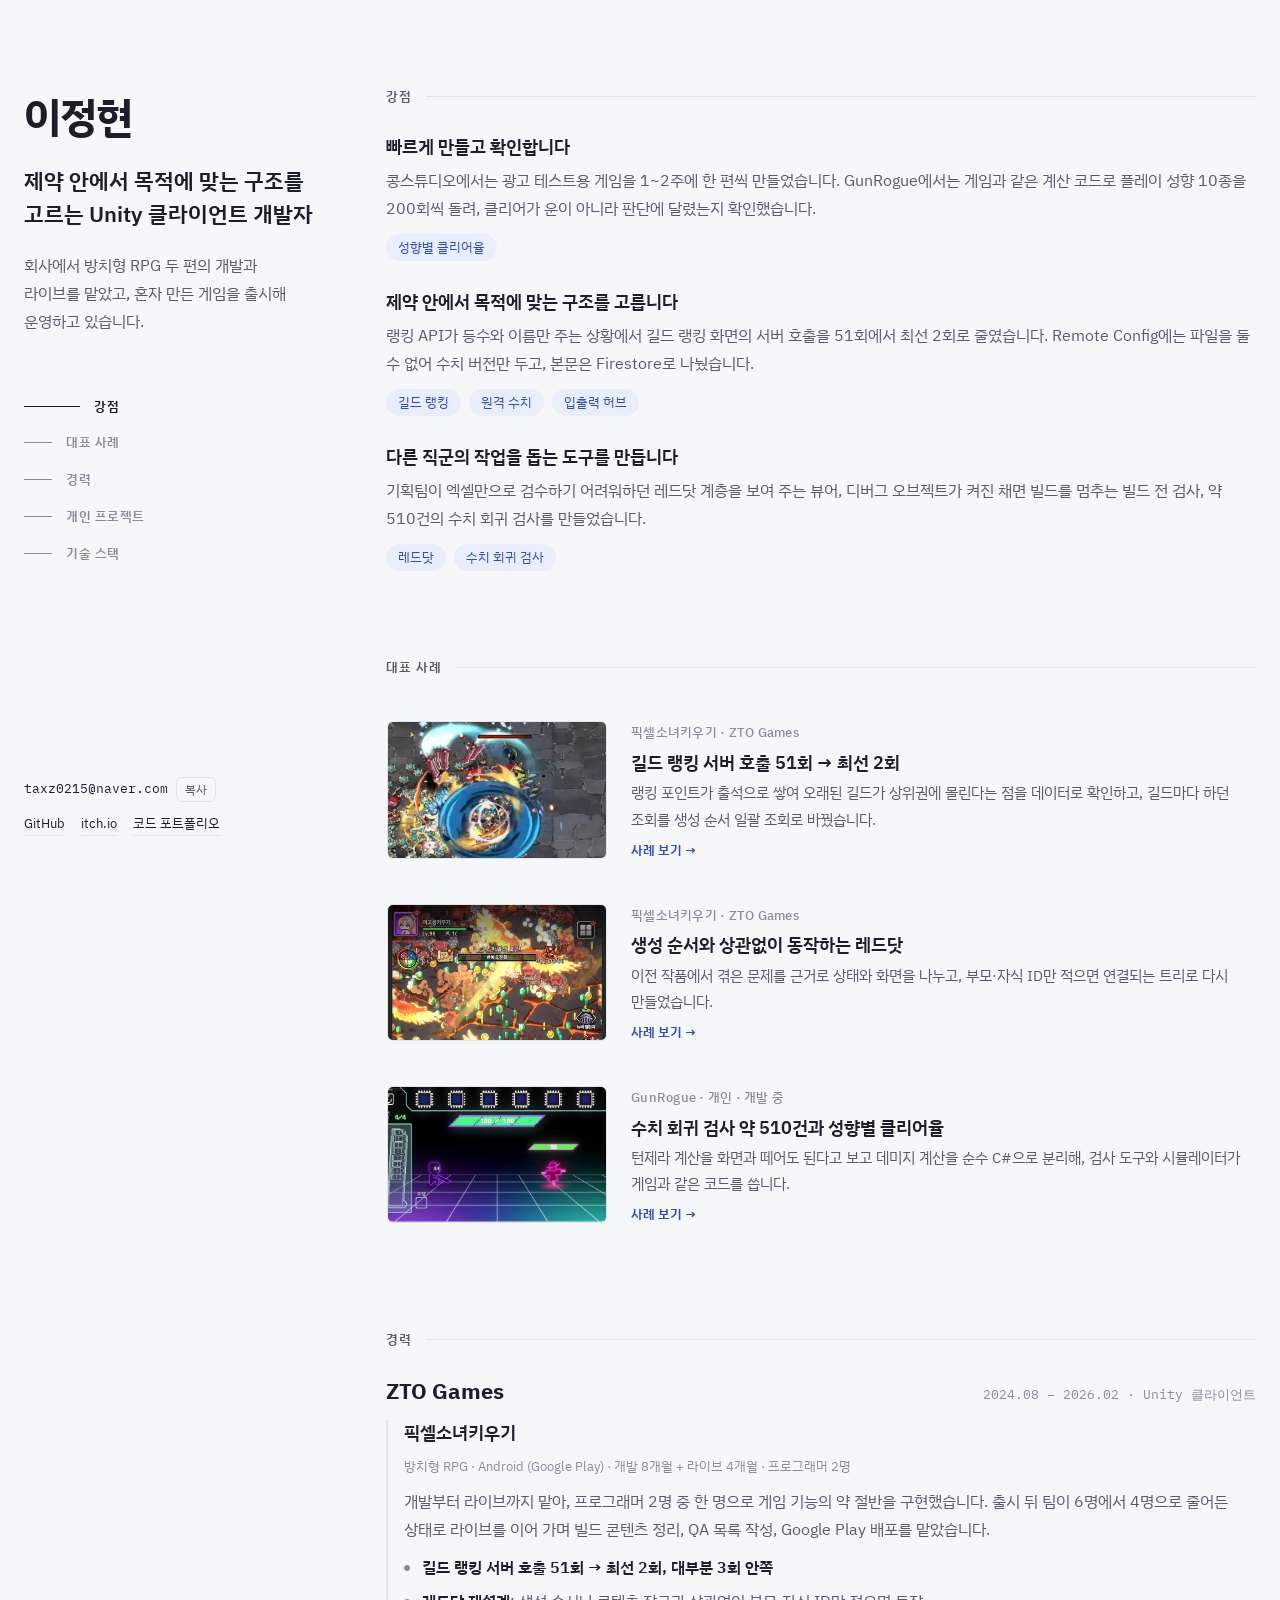
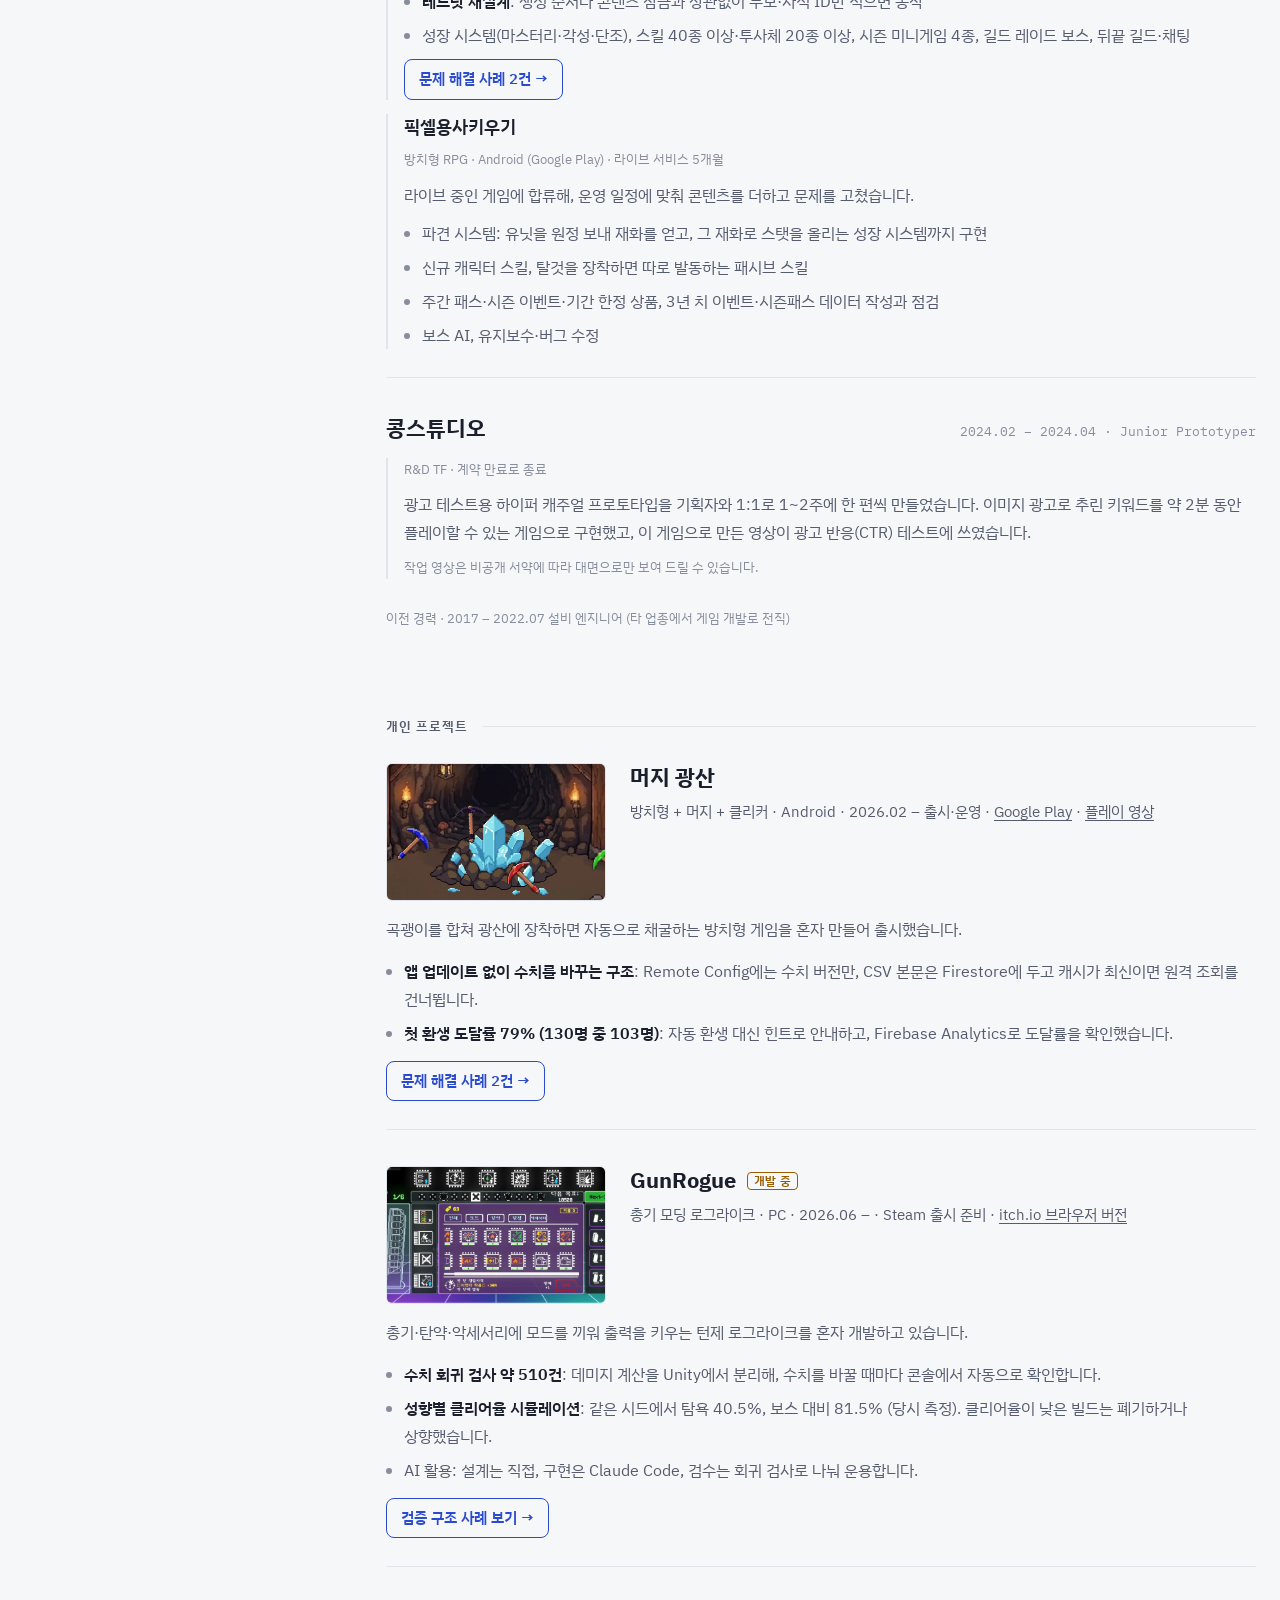
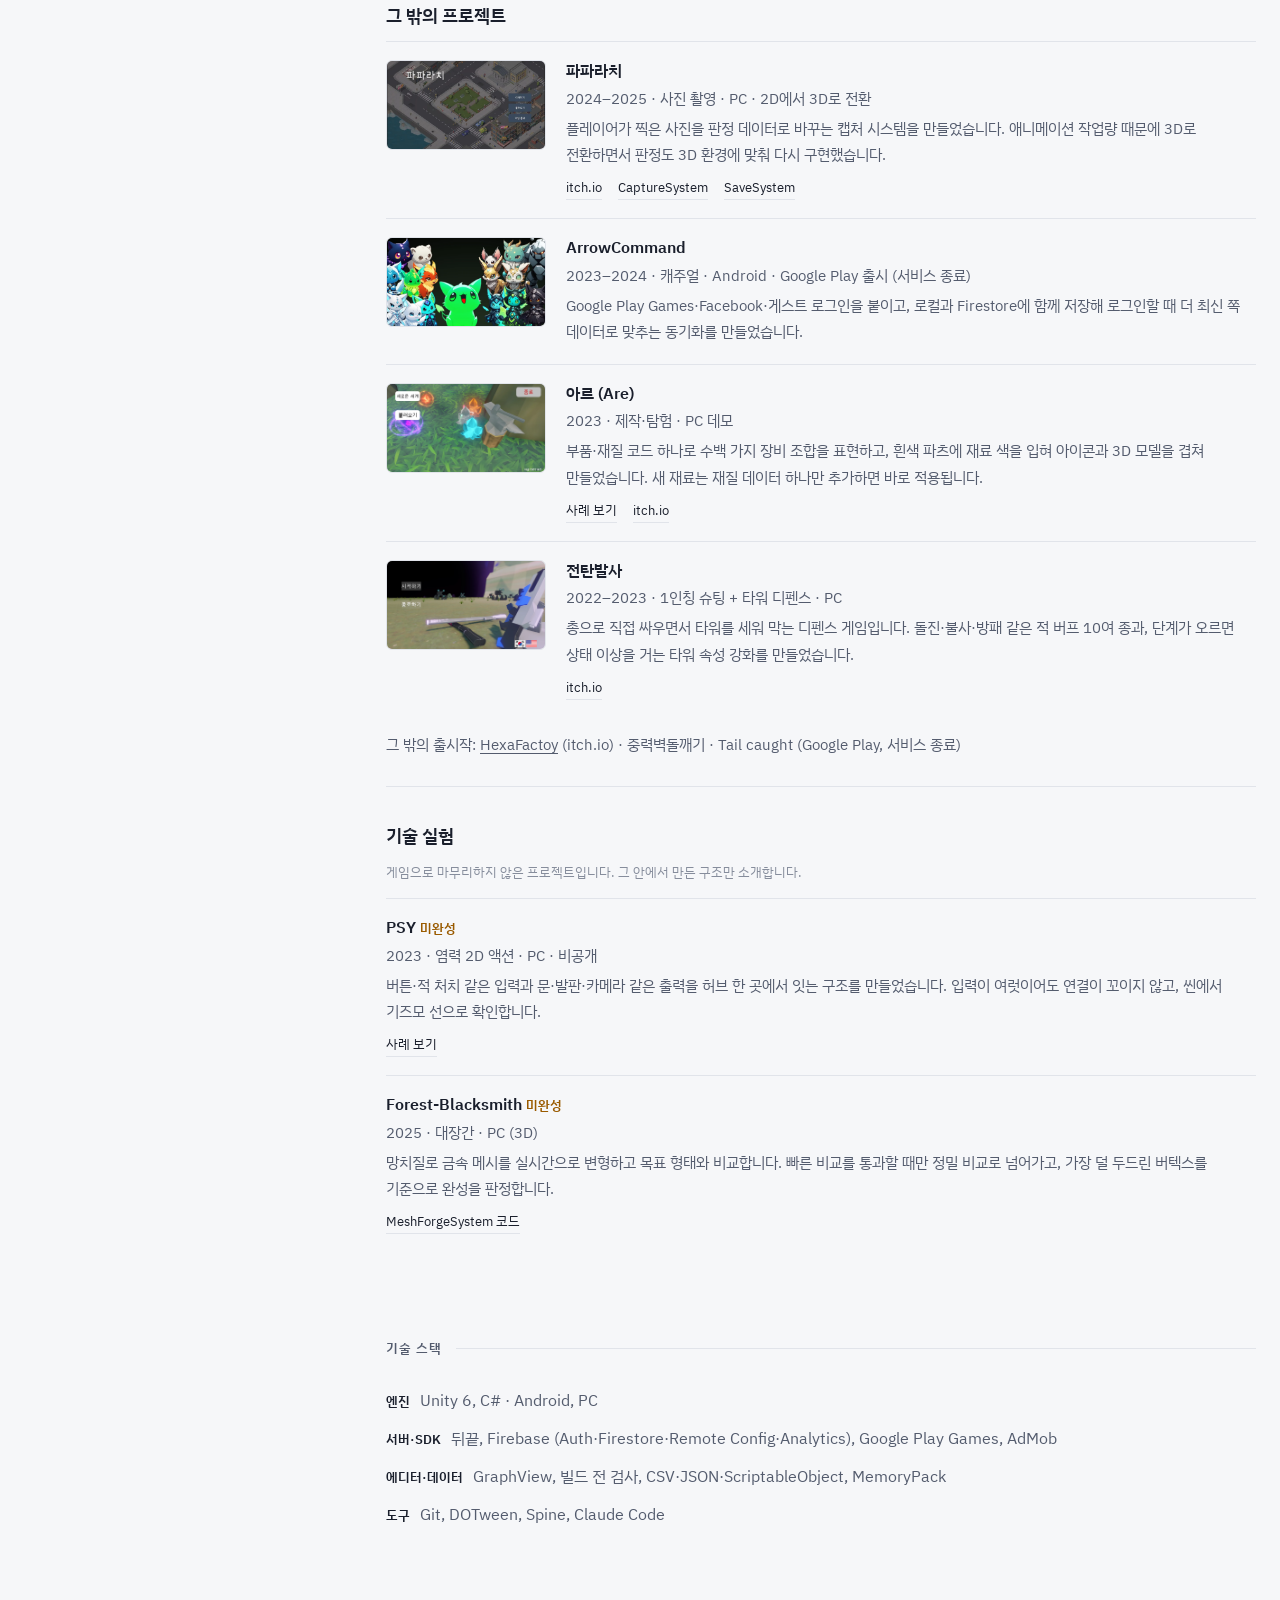
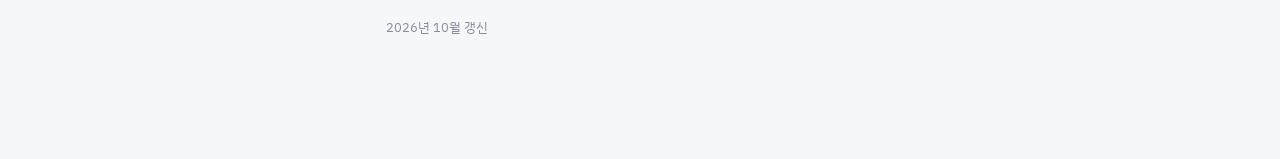
==== index.html @ a4be80b2 "feat: 포트폴리오 사이트 첫 버전 첫 화면(강점·대표 사례·경력·개인 프로젝트·기술 스택)과 사례 페이지 5장 (픽셀소녀키우기·머지 광산·GunRogue·아르·PSY)  Co-" ====
<!doctype html>
<html lang="ko">
<head>
<meta charset="utf-8">
<meta name="viewport" content="width=device-width, initial-scale=1, viewport-fit=cover">
<title>이정현 포트폴리오</title>
<meta name="description" content="제약 안에서 목적에 맞는 구조를 고르는 Unity 클라이언트 개발자 이정현의 포트폴리오">
<link rel="preconnect" href="https://fonts.googleapis.com">
<link rel="preconnect" href="https://fonts.gstatic.com" crossorigin>
<link rel="stylesheet" href="https://fonts.googleapis.com/css2?family=IBM+Plex+Mono:wght@400;500&family=IBM+Plex+Sans+KR:wght@400;500;600;700&display=swap">
<link rel="stylesheet" href="style.css">
<style>:root { padding-top: env(safe-area-inset-top, 0px); padding-bottom: env(safe-area-inset-bottom, 0px); }</style>
</head>
<body>
<div class="wrap">
  <div class="layout">

    <header class="intro">
      <div style="display:flex;flex-direction:column;gap:20px">
        <h1 class="name">이정현</h1>
        <p class="tagline">제약 안에서 목적에 맞는 구조를 고르는 Unity 클라이언트 개발자</p>
        <p class="lede">회사에서 방치형 RPG 두 편의 개발과 라이브를 맡았고, 혼자 만든 게임을 출시해 운영하고 있습니다.</p>
        <nav class="toc" aria-label="목차">
          <a href="#strengths">강점</a>
          <a href="#cases">대표 사례</a>
          <a href="#career">경력</a>
          <a href="#projects">개인 프로젝트</a>
          <a href="#stack">기술 스택</a>
        </nav>
      </div>
      <div class="contact">
        <div class="contact-mail">
          <span id="mail">taxz0215@naver.com</span>
          <button class="copy-btn" id="copy-mail" type="button">복사</button>
        </div>
        <div class="links">
          <a href="https://github.com/Daltanyang0215" target="_blank" rel="noopener">GitHub</a>
          <a href="https://daltanyang0215.itch.io/" target="_blank" rel="noopener">itch.io</a>
          <a href="https://github.com/Daltanyang0215/unity-portfolio" target="_blank" rel="noopener">코드 포트폴리오</a>
        </div>
      </div>
    </header>

    <main class="content">

      <section class="section" id="strengths" aria-labelledby="t-strengths">
        <h2 class="section-title" id="t-strengths">강점</h2>
        <ul class="strengths">
          <li class="strength">
            <h3>빠르게 만들고 확인합니다</h3>
            <p>콩스튜디오에서는 광고 테스트용 게임을 1~2주에 한 편씩 만들었습니다. GunRogue에서는 게임과 같은 계산 코드로 플레이 성향 10종을 200회씩 돌려, 클리어가 운이 아니라 판단에 달렸는지 확인했습니다.</p>
            <div class="chips"><a class="chip" href="gunrogue.html#sim">성향별 클리어율</a></div>
          </li>
          <li class="strength">
            <h3>제약 안에서 목적에 맞는 구조를 고릅니다</h3>
            <p>랭킹 API가 등수와 이름만 주는 상황에서 길드 랭킹 화면의 서버 호출을 51회에서 최선 2회로 줄였습니다. Remote Config에는 파일을 둘 수 없어 수치 버전만 두고, 본문은 Firestore로 나눴습니다.</p>
            <div class="chips">
              <a class="chip" href="pixelgirl.html#guild-ranking">길드 랭킹</a>
              <a class="chip" href="merge.html#remote-spec">원격 수치</a>
              <a class="chip" href="psy.html">입출력 허브</a>
            </div>
          </li>
          <li class="strength">
            <h3>다른 직군의 작업을 돕는 도구를 만듭니다</h3>
            <p>기획팀이 엑셀만으로 검수하기 어려워하던 레드닷 계층을 보여 주는 뷰어, 디버그 오브젝트가 켜진 채면 빌드를 멈추는 빌드 전 검사, 약 510건의 수치 회귀 검사를 만들었습니다.</p>
            <div class="chips">
              <a class="chip" href="pixelgirl.html#red-dot">레드닷</a>
              <a class="chip" href="gunrogue.html#harness">수치 회귀 검사</a>
            </div>
          </li>
        </ul>
      </section>

      <section class="section" id="cases" aria-labelledby="t-cases">
        <h2 class="section-title" id="t-cases">대표 사례</h2>
        <ul class="rows">
          <li class="row">
            <div class="row-thumb"><img src="images/pg3.webp" alt="픽셀소녀키우기 길드 레이드 보스 전투 화면" loading="lazy"></div>
            <div class="row-body">
              <span class="eyebrow">픽셀소녀키우기 · ZTO Games</span>
              <h3><a href="pixelgirl.html#guild-ranking">길드 랭킹 서버 호출 51회 → 최선 2회</a></h3>
              <p>랭킹 포인트가 출석으로 쌓여 오래된 길드가 상위권에 몰린다는 점을 데이터로 확인하고, 길드마다 하던 조회를 생성 순서 일괄 조회로 바꿨습니다.</p>
              <span class="go">사례 보기</span>
            </div>
          </li>
          <li class="row">
            <div class="row-thumb"><img src="images/pg1.webp" alt="픽셀소녀키우기 메인 화면. 메뉴 아이콘마다 레드닷 표시" loading="lazy" style="object-position:top"></div>
            <div class="row-body">
              <span class="eyebrow">픽셀소녀키우기 · ZTO Games</span>
              <h3><a href="pixelgirl.html#red-dot">생성 순서와 상관없이 동작하는 레드닷</a></h3>
              <p>이전 작품에서 겪은 문제를 근거로 상태와 화면을 나누고, 부모·자식 ID만 적으면 연결되는 트리로 다시 만들었습니다.</p>
              <span class="go">사례 보기</span>
            </div>
          </li>
          <li class="row">
            <div class="row-thumb"><img src="images/gr1.webp" alt="GunRogue 전투 화면. 탄창과 모드 슬롯" loading="lazy"></div>
            <div class="row-body">
              <span class="eyebrow">GunRogue · 개인 · 개발 중</span>
              <h3><a href="gunrogue.html#harness">수치 회귀 검사 약 510건과 성향별 클리어율</a></h3>
              <p>턴제라 계산을 화면과 떼어도 된다고 보고 데미지 계산을 순수 C#으로 분리해, 검사 도구와 시뮬레이터가 게임과 같은 코드를 씁니다.</p>
              <span class="go">사례 보기</span>
            </div>
          </li>
        </ul>
      </section>

      <section class="section" id="career" aria-labelledby="t-career">
        <h2 class="section-title" id="t-career">경력</h2>

        <article class="entry">
          <div class="entry-head">
            <h3>ZTO Games</h3>
            <span class="period">2024.08 – 2026.02 · Unity 클라이언트</span>
          </div>

          <div class="job">
            <h4>픽셀소녀키우기</h4>
            <p class="meta">방치형 RPG · Android (Google Play) · 개발 8개월 + 라이브 4개월 · 프로그래머 2명</p>
            <p class="desc">개발부터 라이브까지 맡아, 프로그래머 2명 중 한 명으로 게임 기능의 약 절반을 구현했습니다. 출시 뒤 팀이 6명에서 4명으로 줄어든 상태로 라이브를 이어 가며 빌드 콘텐츠 정리, QA 목록 작성, Google Play 배포를 맡았습니다.</p>
            <ul class="results">
              <li><strong>길드 랭킹 서버 호출 51회 → 최선 2회, 대부분 3회 안쪽</strong></li>
              <li><strong>레드닷 재설계</strong>: 생성 순서나 콘텐츠 잠금과 상관없이 부모·자식 ID만 적으면 동작</li>
              <li>성장 시스템(마스터리·각성·단조), 스킬 40종 이상·투사체 20종 이상, 시즌 미니게임 4종, 길드 레이드 보스, 뒤끝 길드·채팅</li>
            </ul>
            <a class="more" href="pixelgirl.html">문제 해결 사례 2건 →</a>
          </div>

          <div class="job">
            <h4>픽셀용사키우기</h4>
            <p class="meta">방치형 RPG · Android (Google Play) · 라이브 서비스 5개월</p>
            <p class="desc">라이브 중인 게임에 합류해, 운영 일정에 맞춰 콘텐츠를 더하고 문제를 고쳤습니다.</p>
            <ul class="results">
              <li>파견 시스템: 유닛을 원정 보내 재화를 얻고, 그 재화로 스탯을 올리는 성장 시스템까지 구현</li>
              <li>신규 캐릭터 스킬, 탈것을 장착하면 따로 발동하는 패시브 스킬</li>
              <li>주간 패스·시즌 이벤트·기간 한정 상품, 3년 치 이벤트·시즌패스 데이터 작성과 점검</li>
              <li>보스 AI, 유지보수·버그 수정</li>
            </ul>
          </div>
        </article>

        <article class="entry">
          <div class="entry-head">
            <h3>콩스튜디오</h3>
            <span class="period">2024.02 – 2024.04 · Junior Prototyper</span>
          </div>
          <div class="job">
            <p class="meta">R&amp;D TF · 계약 만료로 종료</p>
            <p class="desc">광고 테스트용 하이퍼 캐주얼 프로토타입을 기획자와 1:1로 1~2주에 한 편씩 만들었습니다. 이미지 광고로 추린 키워드를 약 2분 동안 플레이할 수 있는 게임으로 구현했고, 이 게임으로 만든 영상이 광고 반응(CTR) 테스트에 쓰였습니다.</p>
            <p class="note">작업 영상은 비공개 서약에 따라 대면으로만 보여 드릴 수 있습니다.</p>
          </div>
        </article>

        <p class="note">이전 경력 · 2017 – 2022.07 설비 엔지니어 (타 업종에서 게임 개발로 전직)</p>
      </section>

      <section class="section" id="projects" aria-labelledby="t-projects">
        <h2 class="section-title" id="t-projects">개인 프로젝트</h2>

        <article class="entry">
          <div class="row" style="margin-inline:0;padding:0;border:0;background:none">
            <div class="row-thumb"><img src="images/merge_s4.webp" alt="머지 광산 대표 이미지. 광산 속 크리스탈과 곡괭이" loading="lazy"></div>
            <div class="row-body">
              <div class="entry-head"><h3>머지 광산</h3></div>
              <p class="meta">방치형 + 머지 + 클리커 · Android · 2026.02 – 출시·운영 · <a href="https://play.google.com/store/apps/details?id=com.NightView.IdleMineForge" target="_blank" rel="noopener">Google Play</a> · <a href="https://www.youtube.com/shorts/Zfw9rEqtoNc" target="_blank" rel="noopener">플레이 영상</a></p>
            </div>
          </div>
          <p class="desc">곡괭이를 합쳐 광산에 장착하면 자동으로 채굴하는 방치형 게임을 혼자 만들어 출시했습니다.</p>
          <ul class="results">
            <li><strong>앱 업데이트 없이 수치를 바꾸는 구조</strong>: Remote Config에는 수치 버전만, CSV 본문은 Firestore에 두고 캐시가 최신이면 원격 조회를 건너뜁니다.</li>
            <li><strong>첫 환생 도달률 79% (130명 중 103명)</strong>: 자동 환생 대신 힌트로 안내하고, Firebase Analytics로 도달률을 확인했습니다.</li>
          </ul>
          <a class="more" href="merge.html">문제 해결 사례 2건 →</a>
        </article>

        <article class="entry">
          <div class="row" style="margin-inline:0;padding:0;border:0;background:none">
            <div class="row-thumb"><img src="images/gr2.webp" alt="GunRogue 상점 화면" loading="lazy"></div>
            <div class="row-body">
              <div class="entry-head"><h3>GunRogue <span class="tag">개발 중</span></h3></div>
              <p class="meta">총기 모딩 로그라이크 · PC · 2026.06 – · Steam 출시 준비 · <a href="https://daltanyang0215.itch.io/gunrogue" target="_blank" rel="noopener">itch.io 브라우저 버전</a></p>
            </div>
          </div>
          <p class="desc">총기·탄약·악세서리에 모드를 끼워 출력을 키우는 턴제 로그라이크를 혼자 개발하고 있습니다.</p>
          <ul class="results">
            <li><strong>수치 회귀 검사 약 510건</strong>: 데미지 계산을 Unity에서 분리해, 수치를 바꿀 때마다 콘솔에서 자동으로 확인합니다.</li>
            <li><strong>성향별 클리어율 시뮬레이션</strong>: 같은 시드에서 탐욕 40.5%, 보스 대비 81.5% (당시 측정). 클리어율이 낮은 빌드는 폐기하거나 상향했습니다.</li>
            <li>AI 활용: 설계는 직접, 구현은 Claude Code, 검수는 회귀 검사로 나눠 운용합니다.</li>
          </ul>
          <a class="more" href="gunrogue.html">검증 구조 사례 보기 →</a>
        </article>

        <div class="entry">
          <h3 style="font-size:var(--step-1);font-weight:600">그 밖의 프로젝트</h3>
          <ul class="minor">
            <li>
              <div class="thumb"><img src="images/paparazzi.webp" alt="파파라치 게임 화면" loading="lazy"></div>
              <div>
                <h4>파파라치</h4>
                <p class="meta">2024–2025 · 사진 촬영 · PC · 2D에서 3D로 전환</p>
                <p>플레이어가 찍은 사진을 판정 데이터로 바꾸는 캡처 시스템을 만들었습니다. 애니메이션 작업량 때문에 3D로 전환하면서 판정도 3D 환경에 맞춰 다시 구현했습니다.</p>
                <div class="links">
                  <a href="https://daltanyang0215.itch.io/paparazzi" target="_blank" rel="noopener">itch.io</a>
                  <a href="https://github.com/Daltanyang0215/unity-portfolio/tree/master/CaptureSystem" target="_blank" rel="noopener">CaptureSystem</a>
                  <a href="https://github.com/Daltanyang0215/unity-portfolio/tree/master/SaveSystem" target="_blank" rel="noopener">SaveSystem</a>
                </div>
              </div>
            </li>
            <li>
              <div class="thumb"><img src="images/arrow.webp" alt="ArrowCommand 대표 이미지. 수집 캐릭터들" loading="lazy"></div>
              <div>
                <h4>ArrowCommand</h4>
                <p class="meta">2023–2024 · 캐주얼 · Android · Google Play 출시 (서비스 종료)</p>
                <p>Google Play Games·Facebook·게스트 로그인을 붙이고, 로컬과 Firestore에 함께 저장해 로그인할 때 더 최신 쪽 데이터로 맞추는 동기화를 만들었습니다.</p>
              </div>
            </li>
            <li>
              <div class="thumb"><img src="images/are.webp" alt="아르 타이틀 화면. 모루와 크리스탈" loading="lazy"></div>
              <div>
                <h4>아르 (Are)</h4>
                <p class="meta">2023 · 제작·탐험 · PC 데모</p>
                <p>부품·재질 코드 하나로 수백 가지 장비 조합을 표현하고, 흰색 파츠에 재료 색을 입혀 아이콘과 3D 모델을 겹쳐 만들었습니다. 새 재료는 재질 데이터 하나만 추가하면 바로 적용됩니다.</p>
                <div class="links">
                  <a href="are.html">사례 보기</a>
                  <a href="https://daltanyang0215.itch.io/are" target="_blank" rel="noopener">itch.io</a>
                </div>
              </div>
            </li>
            <li>
              <div class="thumb"><img src="images/fullburst.webp" alt="전탄발사 타이틀 화면" loading="lazy"></div>
              <div>
                <h4>전탄발사</h4>
                <p class="meta">2022–2023 · 1인칭 슈팅 + 타워 디펜스 · PC</p>
                <p>총으로 직접 싸우면서 타워를 세워 막는 디펜스 게임입니다. 돌진·불사·방패 같은 적 버프 10여 종과, 단계가 오르면 상태 이상을 거는 타워 속성 강화를 만들었습니다.</p>
                <div class="links"><a href="https://daltanyang0215.itch.io/fullburst" target="_blank" rel="noopener">itch.io</a></div>
              </div>
            </li>
          </ul>
          <p class="also">그 밖의 출시작: <a href="https://daltanyang0215.itch.io/hexafactoy" target="_blank" rel="noopener">HexaFactoy</a> (itch.io) · 중력벽돌깨기 · Tail caught (Google Play, 서비스 종료)</p>
        </div>

        <div class="entry">
          <h3 style="font-size:var(--step-1);font-weight:600">기술 실험</h3>
          <p class="note">게임으로 마무리하지 않은 프로젝트입니다. 그 안에서 만든 구조만 소개합니다.</p>
          <ul class="minor">
            <li class="noimg">
              <div>
                <h4>PSY <span class="exp-label">미완성</span></h4>
                <p class="meta">2023 · 염력 2D 액션 · PC · 비공개</p>
                <p>버튼·적 처치 같은 입력과 문·발판·카메라 같은 출력을 허브 한 곳에서 잇는 구조를 만들었습니다. 입력이 여럿이어도 연결이 꼬이지 않고, 씬에서 기즈모 선으로 확인합니다.</p>
                <div class="links"><a href="psy.html">사례 보기</a></div>
              </div>
            </li>
            <li class="noimg">
              <div>
                <h4>Forest-Blacksmith <span class="exp-label">미완성</span></h4>
                <p class="meta">2025 · 대장간 · PC (3D)</p>
                <p>망치질로 금속 메시를 실시간으로 변형하고 목표 형태와 비교합니다. 빠른 비교를 통과할 때만 정밀 비교로 넘어가고, 가장 덜 두드린 버텍스를 기준으로 완성을 판정합니다.</p>
                <div class="links"><a href="https://github.com/Daltanyang0215/unity-portfolio/tree/master/MeshForgeSystem" target="_blank" rel="noopener">MeshForgeSystem 코드</a></div>
              </div>
            </li>
          </ul>
        </div>
      </section>

      <section class="section" id="stack" aria-labelledby="t-stack">
        <h2 class="section-title" id="t-stack">기술 스택</h2>
        <div class="stack-lines">
          <p><b>엔진</b>Unity 6, C# · Android, PC</p>
          <p><b>서버·SDK</b>뒤끝, Firebase (Auth·Firestore·Remote Config·Analytics), Google Play Games, AdMob</p>
          <p><b>에디터·데이터</b>GraphView, 빌드 전 검사, CSV·JSON·ScriptableObject, MemoryPack</p>
          <p><b>도구</b>Git, DOTween, Spine, Claude Code</p>
        </div>
      </section>

      <p class="foot">2026년 10월 갱신</p>
    </main>
  </div>
</div>

<script>
  // 이메일 복사 — 클립보드가 막히면 글자를 선택해 둔다
  (function () {
    var btn = document.getElementById('copy-mail');
    var mail = document.getElementById('mail');
    btn.addEventListener('click', function () {
      var done = function () { btn.textContent = '복사됨'; setTimeout(function () { btn.textContent = '복사'; }, 1600); };
      var fallback = function () {
        var r = document.createRange(); r.selectNodeContents(mail);
        var s = window.getSelection(); s.removeAllRanges(); s.addRange(r);
        btn.textContent = '선택됨';
      };
      try { navigator.clipboard.writeText(mail.textContent).then(done, fallback); } catch (e) { fallback(); }
    });
  })();

  // 목차: 보고 있는 섹션 표시
  (function () {
    var links = document.querySelectorAll('.toc a');
    if (!('IntersectionObserver' in window) || !links.length) return;
    var map = {};
    links.forEach(function (a) { map[a.getAttribute('href').slice(1)] = a; });
    var io = new IntersectionObserver(function (entries) {
      entries.forEach(function (en) {
        if (!en.isIntersecting) return;
        links.forEach(function (a) { a.removeAttribute('aria-current'); });
        var a = map[en.target.id]; if (a) a.setAttribute('aria-current', 'true');
      });
    }, { rootMargin: '-35% 0px -60% 0px' });
    Object.keys(map).forEach(function (id) { var el = document.getElementById(id); if (el) io.observe(el); });
  })();
</script>
</body>
</html>
---- style.css ----
/* 레이아웃: 데스크톱은 왼쪽 고정 소개 + 오른쪽 스크롤 본문(2단), 좁은 화면은 1단.
   사례 페이지는 가운데 1단 + 사례 단계 라벨 열. */
:root {
  --bg: #f6f7f9;
  --surface: #ffffff;
  --fg: #1a1f2c;
  --muted: #545c6e;
  --faint: #868d9c;
  --line: #e1e4ea;
  --accent: #2a4bd0;
  --accent-soft: #e9eefc;
  --warn: #9a5b00;

  --font-body: "IBM Plex Sans KR", "Apple SD Gothic Neo", "Malgun Gothic", system-ui, sans-serif;
  --font-mono: "IBM Plex Mono", ui-monospace, "SFMono-Regular", Consolas, monospace;

  --step--1: 0.8125rem;
  --step-0: 1rem;
  --step-1: 1.125rem;
  --step-2: 1.375rem;
  --step-3: 1.875rem;
  --step-4: 2.625rem;
}
@media (prefers-color-scheme: dark) {
  :root:not([data-theme="light"]) {
    --bg: #0f1218;
    --surface: #161a23;
    --fg: #e5e8ef;
    --muted: #a3aab8;
    --faint: #737b8b;
    --line: #272d39;
    --accent: #93a9ff;
    --accent-soft: #1c2440;
    --warn: #e0a64a;
    color-scheme: dark;
  }
}
:root[data-theme="dark"] {
  --bg: #0f1218;
  --surface: #161a23;
  --fg: #e5e8ef;
  --muted: #a3aab8;
  --faint: #737b8b;
  --line: #272d39;
  --accent: #93a9ff;
  --accent-soft: #1c2440;
  --warn: #e0a64a;
  color-scheme: dark;
}

*, *::before, *::after { box-sizing: border-box; }
html { -webkit-text-size-adjust: 100%; scroll-behavior: smooth; }
@media (prefers-reduced-motion: reduce) { html { scroll-behavior: auto; } }
body {
  margin: 0;
  background: var(--bg);
  color: var(--fg);
  font-family: var(--font-body);
  font-size: var(--step-0);
  line-height: 1.75;
  word-break: keep-all;
  overflow-wrap: break-word;
}
img, video { max-width: 100%; display: block; }
h1, h2, h3, h4 { line-height: 1.35; text-wrap: balance; margin: 0; }
p, ul, ol, dl, figure { margin: 0; }
a { color: var(--accent); text-decoration-thickness: 1px; text-underline-offset: 3px; }
a:focus-visible, button:focus-visible { outline: 2px solid var(--accent); outline-offset: 3px; border-radius: 4px; }
strong { font-weight: 600; color: var(--fg); }
.mono { font-family: var(--font-mono); }
.num { font-variant-numeric: tabular-nums; }

/* ── 공통 바깥 틀 ───────────────────────── */
.wrap {
  max-width: 1400px;
  margin: 0 auto;
  padding-left: max(24px, env(safe-area-inset-left, 0px));
  padding-right: max(24px, env(safe-area-inset-right, 0px));
}
@media (max-width: 480px) {
  .wrap {
    padding-left: max(16px, env(safe-area-inset-left, 0px));
    padding-right: max(16px, env(safe-area-inset-right, 0px));
  }
}

/* ── 메인: 2단 ──────────────────────────── */
.layout { display: grid; grid-template-columns: 1fr; gap: 0; }
.intro { padding-block: 64px 32px; display: flex; flex-direction: column; gap: 20px; }
.content { padding-block: 16px 96px; display: flex; flex-direction: column; gap: 88px; min-width: 0; }

@media (min-width: 1024px) {
  .layout { grid-template-columns: minmax(260px, 0.5fr) minmax(0, 1.5fr); gap: 72px; }
  .intro {
    position: sticky; top: 0; height: 100vh; max-height: 100vh;
    padding-block: 88px 64px; justify-content: space-between;
  }
  .content { padding-block: 88px 120px; }
}

.name { font-size: var(--step-4); font-weight: 700; letter-spacing: -0.02em; }
.tagline { font-size: var(--step-2); font-weight: 600; color: var(--fg); max-width: 16em; line-height: 1.5; }
.lede { color: var(--muted); max-width: 30em; }

.toc { display: none; }
@media (min-width: 1024px) {
  .toc { display: flex; flex-direction: column; gap: 6px; margin-top: 36px; }
  .toc a {
    display: flex; align-items: center; gap: 14px; width: fit-content;
    color: var(--faint); text-decoration: none; font-size: var(--step--1);
    font-weight: 600; letter-spacing: 0.04em; padding-block: 4px;
  }
  .toc a::before {
    content: ""; display: block; height: 1px; width: 28px; background: currentColor;
    transition: width 0.2s ease;
  }
  .toc a:hover, .toc a[aria-current="true"] { color: var(--fg); }
  .toc a:hover::before, .toc a[aria-current="true"]::before { width: 56px; }
}
@media (prefers-reduced-motion: reduce) { .toc a::before { transition: none; } }

.contact { display: flex; flex-direction: column; gap: 10px; font-size: var(--step--1); color: var(--muted); }
.contact-mail { display: flex; flex-wrap: wrap; align-items: center; gap: 8px; }
.contact-mail span { font-family: var(--font-mono); color: var(--fg); user-select: all; }
.copy-btn {
  font: inherit; font-size: 0.75rem; color: var(--muted); background: transparent;
  border: 1px solid var(--line); border-radius: 6px; padding: 1px 8px; cursor: pointer;
}
.copy-btn:hover { color: var(--fg); border-color: var(--faint); }
.links { display: flex; flex-wrap: wrap; gap: 6px 16px; }
.links a { color: var(--fg); text-decoration: none; border-bottom: 1px solid var(--line); }
.links a:hover { border-color: var(--accent); color: var(--accent); }

/* ── 섹션 공통 ──────────────────────────── */
.section { display: flex; flex-direction: column; gap: 28px; scroll-margin-top: 32px; }
.section-title {
  font-size: var(--step--1); font-weight: 600; letter-spacing: 0.08em;
  color: var(--muted); display: flex; align-items: center; gap: 14px;
}
.section-title::after { content: ""; flex: 1; height: 1px; background: var(--line); }

/* 강점 */
.strengths { list-style: none; padding: 0; display: flex; flex-direction: column; gap: 28px; }
.strength { display: flex; flex-direction: column; gap: 8px; }
.strength h3 { font-size: var(--step-1); font-weight: 600; }
.strength p { color: var(--muted); }
.chips { display: flex; flex-wrap: wrap; gap: 8px; margin-top: 4px; }
.chip {
  font-size: var(--step--1); text-decoration: none; color: var(--accent);
  background: var(--accent-soft); border-radius: 999px; padding: 2px 12px;
}
.chip:hover { text-decoration: underline; }

/* 썸네일 행(대표 사례·주요 개인 프로젝트) — 링크라는 게 보이도록 행 전체가 눌림 */
.rows { list-style: none; padding: 0; display: flex; flex-direction: column; gap: 8px; }
.row {
  position: relative; display: grid; grid-template-columns: 1fr; gap: 14px;
  padding: 16px; margin-inline: -16px; border-radius: 10px;
  border: 1px solid transparent; transition: background 0.15s ease, border-color 0.15s ease;
}
@media (min-width: 640px) { .row { grid-template-columns: 220px minmax(0, 1fr); gap: 24px; } }
.row:hover { background: var(--surface); border-color: var(--line); }
@media (prefers-reduced-motion: reduce) { .row { transition: none; } }
.row-thumb {
  aspect-ratio: 16 / 10; width: 100%; max-width: 100%; border-radius: 6px; overflow: hidden;
  border: 1px solid var(--line); background: var(--line);
}
.row-thumb img { width: 100%; height: 100%; object-fit: cover; }
.row-body { display: flex; flex-direction: column; gap: 6px; min-width: 0; }
.eyebrow { font-size: var(--step--1); color: var(--faint); font-weight: 500; letter-spacing: 0.02em; }
.row h3 { font-size: var(--step-1); font-weight: 600; }
.row h3 a { color: var(--fg); text-decoration: none; }
.row h3 a::after { content: ""; position: absolute; inset: 0; border-radius: 10px; }
.row:hover h3 a { color: var(--accent); }
.row p { color: var(--muted); font-size: 0.9375rem; }
.go { font-size: var(--step--1); font-weight: 600; color: var(--accent); }
.go::after { content: " →"; }

/* 경력·프로젝트 블록 */
.entry { display: flex; flex-direction: column; gap: 14px; }
.entry + .entry { padding-top: 36px; border-top: 1px solid var(--line); }
.entry-head { display: flex; flex-wrap: wrap; align-items: baseline; justify-content: space-between; gap: 4px 16px; }
.entry-head h3 { font-size: var(--step-2); font-weight: 700; }
.period { font-size: var(--step--1); color: var(--faint); font-family: var(--font-mono); }
.job { display: flex; flex-direction: column; gap: 10px; padding-left: 16px; border-left: 2px solid var(--line); }
.job h4 { font-size: var(--step-1); font-weight: 600; }
.meta { font-size: var(--step--1); color: var(--faint); }
.meta a { color: var(--muted); }
.desc { color: var(--muted); }
.results { padding-left: 1.1em; display: flex; flex-direction: column; gap: 6px; color: var(--muted); }
.results li::marker { color: var(--faint); }
.note { font-size: var(--step--1); color: var(--faint); }
.tag {
  display: inline-block; font-size: 0.75rem; font-weight: 600; color: var(--warn);
  border: 1px solid currentColor; border-radius: 4px; padding: 0 6px; margin-left: 6px;
  vertical-align: 3px; letter-spacing: 0.02em;
}
.more {
  align-self: flex-start; display: inline-flex; align-items: center; gap: 6px;
  font-size: 0.9375rem; font-weight: 600; text-decoration: none; color: var(--accent);
  border: 1px solid var(--accent); border-radius: 8px; padding: 6px 14px;
}
.more:hover { background: var(--accent-soft); }
.pending {
  align-self: flex-start; font-size: var(--step--1); color: var(--faint);
  border: 1px dashed var(--line); border-radius: 8px; padding: 4px 12px;
}

/* 그 밖의 프로젝트: 목록 */
.minor { list-style: none; padding: 0; display: flex; flex-direction: column; }
.minor li {
  display: grid; grid-template-columns: 1fr; gap: 12px 20px; padding-block: 18px;
  border-top: 1px solid var(--line);
}
@media (min-width: 640px) { .minor li { grid-template-columns: 160px minmax(0, 1fr); } .minor li.noimg { grid-template-columns: 1fr; } }
.minor .thumb {
  aspect-ratio: 16 / 9; width: 100%; max-width: 100%; border-radius: 6px; overflow: hidden;
  border: 1px solid var(--line); background: var(--line);
}
.minor .thumb img { width: 100%; height: 100%; object-fit: cover; }
.minor li > div { display: flex; flex-direction: column; gap: 4px; min-width: 0; }
.minor h4 { font-size: var(--step-0); font-weight: 600; }
.minor p { color: var(--muted); font-size: 0.9375rem; }
.minor .links { font-size: var(--step--1); margin-top: 4px; }
.also { font-size: 0.9375rem; color: var(--muted); }
.also a { color: var(--muted); }
.stack-lines { display: flex; flex-direction: column; gap: 10px; }
.stack-lines p { color: var(--muted); }
.stack-lines b { font-weight: 600; color: var(--fg); margin-right: 10px; font-size: var(--step--1); }

/* 표 */
.table-wrap { overflow-x: auto; }
table { width: 100%; border-collapse: collapse; font-size: 0.9375rem; }
th, td { text-align: left; padding: 10px 12px 10px 0; border-bottom: 1px solid var(--line); vertical-align: top; }
th { font-size: var(--step--1); color: var(--faint); font-weight: 600; }
td { color: var(--muted); }
td:first-child { color: var(--fg); }
.stack { display: grid; grid-template-columns: 1fr; gap: 4px 24px; }
.stack dt { font-size: var(--step--1); color: var(--faint); font-weight: 600; padding-top: 12px; }
.stack dd { margin: 0; color: var(--muted); padding-bottom: 12px; border-bottom: 1px solid var(--line); }
@media (min-width: 640px) {
  .stack { grid-template-columns: 112px minmax(0, 1fr); }
  .stack dt, .stack dd { padding-block: 12px; border-bottom: 1px solid var(--line); }
}

.foot { font-size: var(--step--1); color: var(--faint); }

/* ── 사례 페이지 ────────────────────────── */
.page { max-width: 960px; margin: 0 auto; padding-block: 40px 96px; display: flex; flex-direction: column; gap: 56px; }
.back { font-size: var(--step--1); font-weight: 600; text-decoration: none; }
.back::before { content: "← "; }
.page-head { display: flex; flex-direction: column; gap: 12px; }
.page-head h1 { font-size: var(--step-4); font-weight: 700; letter-spacing: -0.02em; }
.gallery { display: grid; grid-template-columns: 1fr; gap: 12px; }
@media (min-width: 640px) { .gallery { grid-template-columns: 0.56fr 1fr; grid-template-rows: auto auto; } .gallery .tall { grid-row: span 2; } }
.gallery figure { border-radius: 8px; overflow: hidden; border: 1px solid var(--line); background: var(--line); }
.gallery img { width: 100%; height: 100%; object-fit: cover; }
.jump { display: flex; flex-wrap: wrap; gap: 8px; align-items: center; font-size: var(--step--1); color: var(--faint); }

.case { display: flex; flex-direction: column; gap: 24px; scroll-margin-top: 24px; }
.case-head { display: flex; flex-direction: column; gap: 8px; }
.case-head h2 { font-size: var(--step-3); font-weight: 700; letter-spacing: -0.01em; }
.outcome {
  display: flex; flex-wrap: wrap; align-items: baseline; gap: 6px 20px;
  padding: 18px 20px; background: var(--surface); border: 1px solid var(--line); border-radius: 10px;
}
.outcome .big { font-family: var(--font-mono); font-size: var(--step-3); font-weight: 500; color: var(--accent); font-variant-numeric: tabular-nums; }
.outcome .sub { color: var(--muted); font-size: 0.9375rem; }
.steps { display: grid; grid-template-columns: 1fr; }
.steps dt {
  font-size: var(--step--1); font-weight: 600; color: var(--accent);
  padding-top: 18px; letter-spacing: 0.02em;
}
.steps dd { margin: 0; color: var(--fg); padding-bottom: 18px; border-bottom: 1px solid var(--line); display: flex; flex-direction: column; gap: 10px; }
.steps dd .why { color: var(--muted); }
@media (min-width: 720px) {
  .steps { grid-template-columns: 120px minmax(0, 1fr); column-gap: 28px; }
  .steps dt, .steps dd { padding-block: 18px; border-bottom: 1px solid var(--line); }
}
.steps ul { padding-left: 1.1em; display: flex; flex-direction: column; gap: 4px; }
.code-link { font-size: var(--step--1); color: var(--muted); }
.code-link a { font-family: var(--font-mono); }
.page-foot { display: flex; flex-wrap: wrap; justify-content: space-between; gap: 12px; padding-top: 24px; border-top: 1px solid var(--line); }

.gallery-wide { display: flex; flex-direction: column; gap: 12px; }
.gallery-wide figure, .gallery-row figure { border-radius: 8px; overflow: hidden; border: 1px solid var(--line); background: var(--line); }
.gallery-row { display: grid; grid-template-columns: repeat(auto-fit, minmax(140px, 1fr)); gap: 12px; }
.gallery-row img { width: 100%; height: 100%; object-fit: cover; }
.gallery-row.portrait figure { aspect-ratio: 9 / 16; }
.gallery-row.landscape figure { aspect-ratio: 16 / 9; }
.gallery-wide video { width: 100%; height: auto; background: #000; }
figcaption { font-size: var(--step--1); color: var(--faint); padding: 6px 10px; background: var(--surface); }

/* 유튜브 영상 카드 — 외부 영상은 임베드하지 않고 썸네일 링크로 연다 */
.videos { display: flex; flex-direction: column; gap: 10px; }
.videos-title { font-size: var(--step--1); font-weight: 600; color: var(--muted); letter-spacing: 0.04em; }
.vrow { display: grid; grid-template-columns: repeat(auto-fill, minmax(150px, 200px)); gap: 12px; }
.vrow.wide { grid-template-columns: minmax(0, 420px); }
.vcard {
  display: flex; flex-direction: column; text-decoration: none; color: var(--fg);
  border: 1px solid var(--line); border-radius: 8px; overflow: hidden; background: var(--surface);
}
.vcard:hover { border-color: var(--accent); }
.vthumb { position: relative; aspect-ratio: 9 / 16; background: var(--line); }
.vrow.wide .vthumb { aspect-ratio: 16 / 9; }
.vthumb img { width: 100%; height: 100%; object-fit: cover; }
.vthumb::after {
  content: ""; position: absolute; left: 50%; top: 50%; width: 52px; height: 52px; margin: -26px 0 0 -26px;
  border-radius: 50%; background: rgba(0, 0, 0, 0.6)
    url("data:image/svg+xml,%3Csvg xmlns='http://www.w3.org/2000/svg' viewBox='0 0 24 24'%3E%3Cpath d='M9 7l9 5-9 5z' fill='white'/%3E%3C/svg%3E") center / 26px no-repeat;
}
.vcap { padding: 8px 10px; font-size: var(--step--1); display: flex; justify-content: space-between; gap: 8px; }
.vcap span:last-child { color: var(--accent); white-space: nowrap; }

/* 가로 막대(검사 구성·클리어율) */
.bars { display: flex; flex-direction: column; gap: 8px; }
.bar { display: grid; grid-template-columns: minmax(0, 11em) minmax(0, 1fr) 3.5em; align-items: center; gap: 12px; font-size: 0.875rem; }
.bar-label { color: var(--muted); }
.bar-track { display: block; height: 10px; background: var(--line); border-radius: 999px; overflow: hidden; }
.bar-fill { display: block; height: 100%; background: var(--accent); border-radius: 999px; }
.bar-fill.dim { background: var(--faint); }
.bar-val { font-family: var(--font-mono); font-variant-numeric: tabular-nums; text-align: right; color: var(--fg); }
@media (max-width: 520px) { .bar { grid-template-columns: minmax(0, 1fr) 3.5em; } .bar-track { grid-column: 1 / -1; grid-row: 2; } }

/* 구조 그림·코드 예시 */
.diagram { border: 1px solid var(--line); border-radius: 10px; background: var(--surface); padding: 16px; overflow-x: auto; }
.diagram svg { display: block; width: 100%; min-width: 520px; height: auto; }
.codegrid { border-collapse: collapse; font-family: var(--font-mono); font-size: 0.875rem; }
.codegrid th, .codegrid td { border: 1px solid var(--line); padding: 6px 12px; text-align: center; }
.codegrid th { color: var(--faint); font-family: var(--font-body); font-weight: 600; }
.codegrid td { color: var(--fg); }
.exp-label { font-size: var(--step--1); color: var(--warn); font-weight: 600; }

/* ── 인쇄(PDF) ─────────────────────────── */
@media print {
  :root { --bg: #fff; --surface: #fff; }
  body { font-size: 10.5pt; line-height: 1.6; }
  .layout { grid-template-columns: 1fr; }
  .intro { position: static; height: auto; padding-block: 0 16px; }
  .toc, .copy-btn, .pending { display: none; }
  .content { padding-block: 0; gap: 32px; }
  .row, .entry, .case, .minor li, .job { break-inside: avoid; }
  .row:hover { background: none; }
  a { color: inherit; }
}
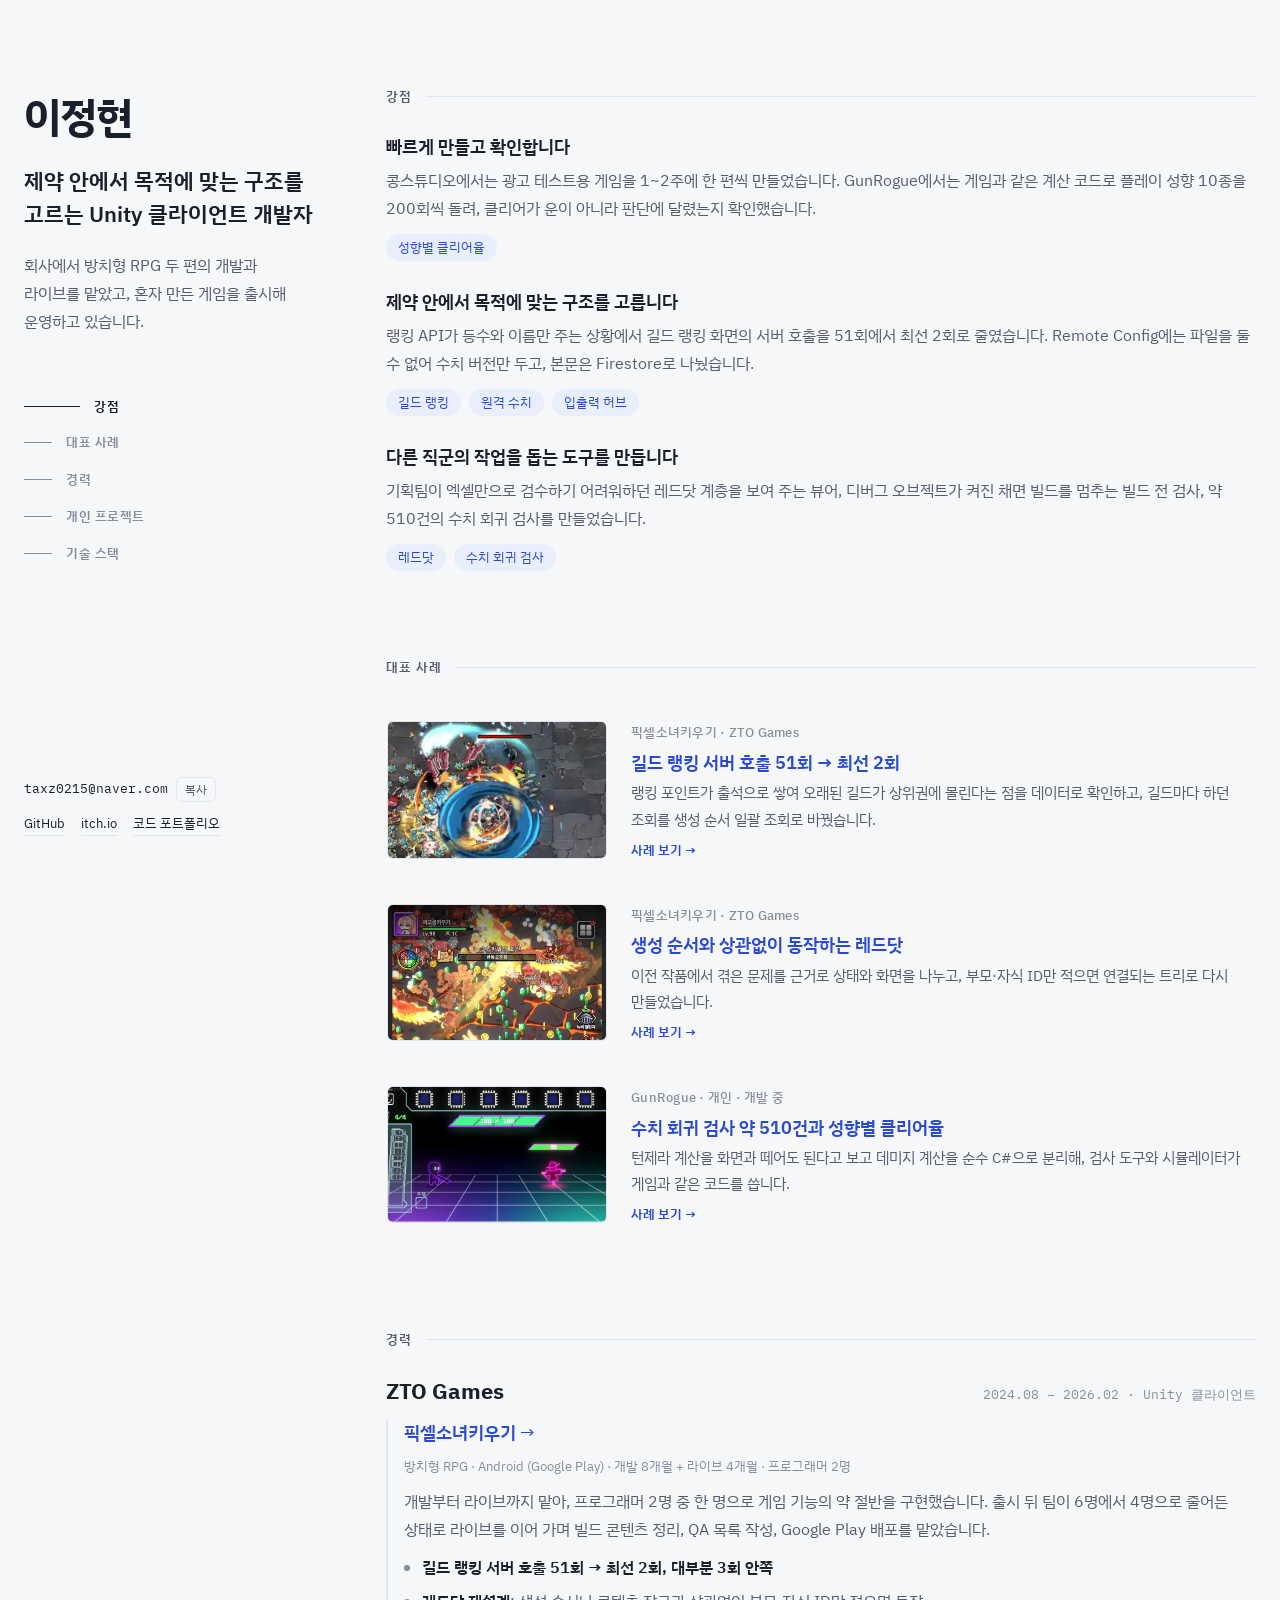
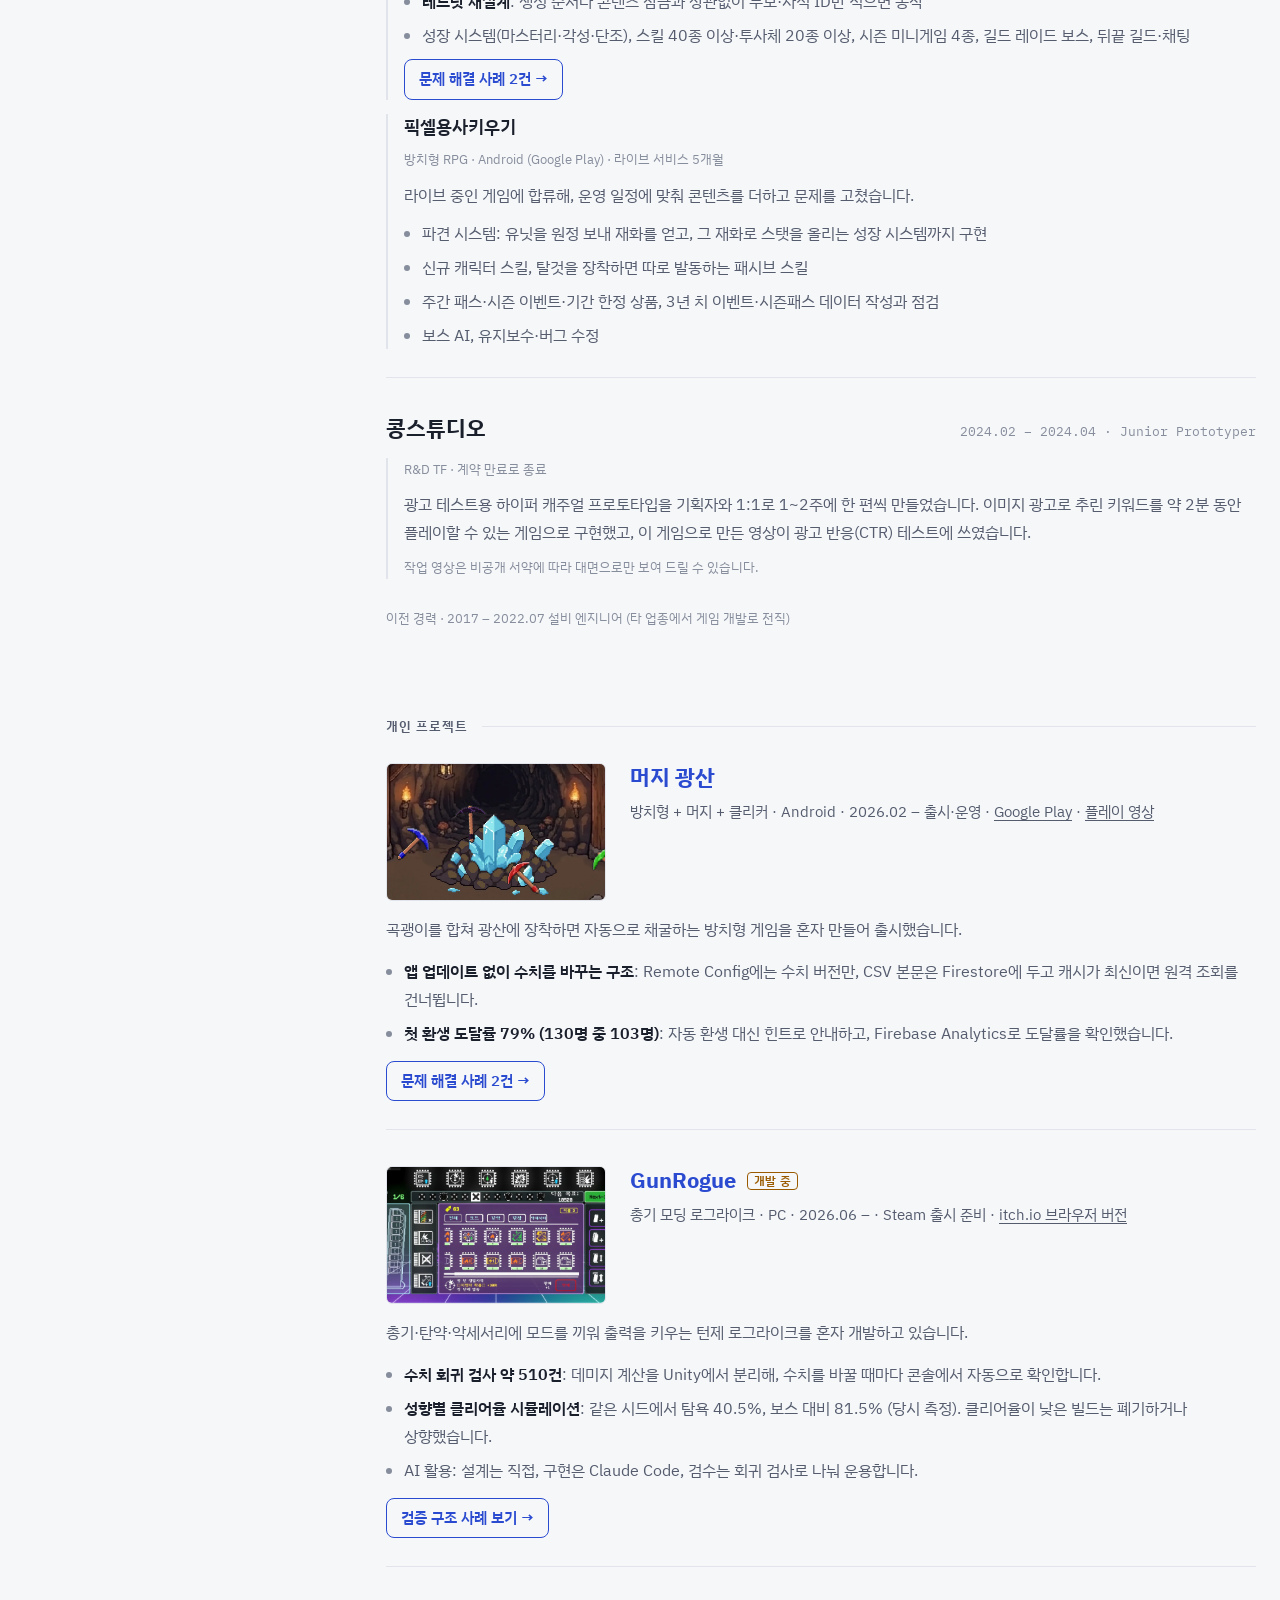
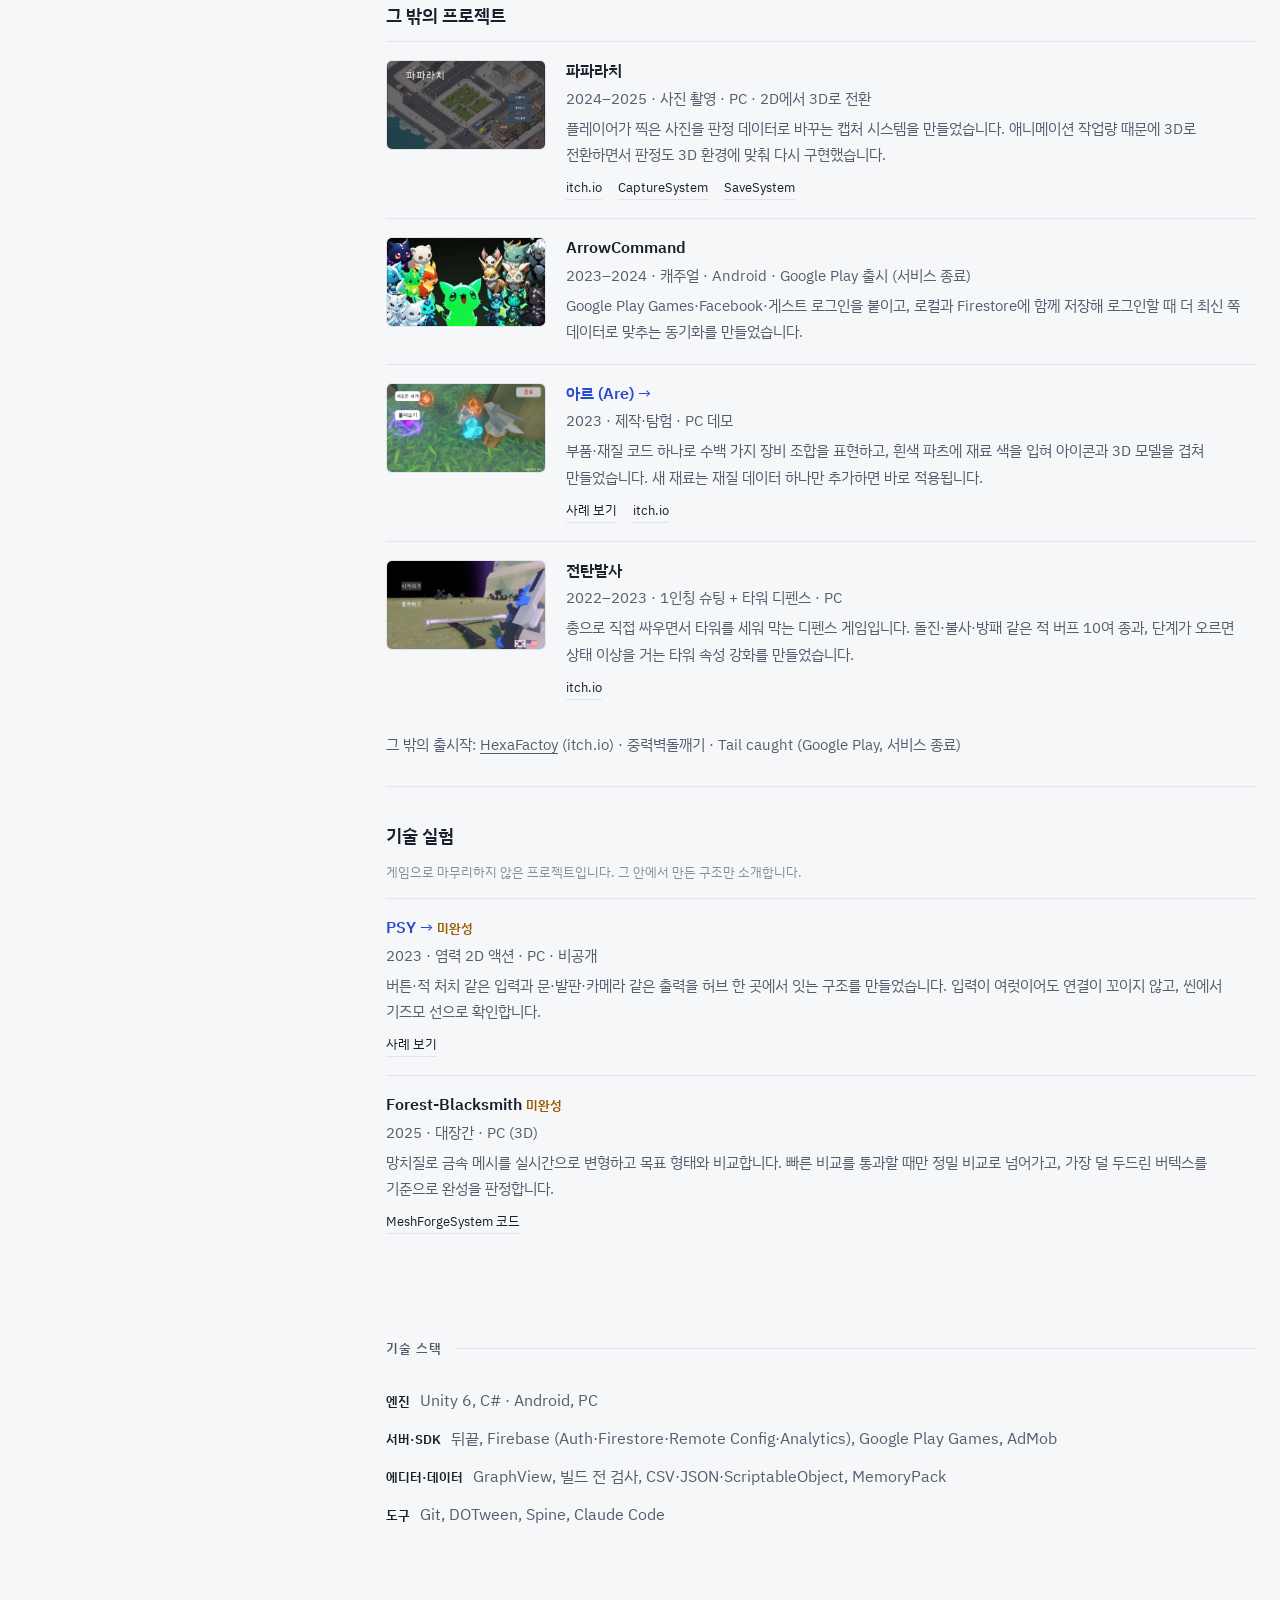
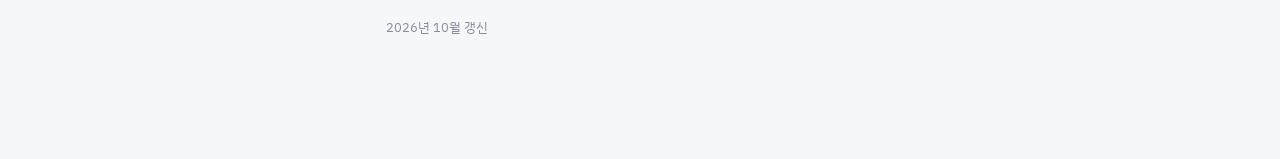
==== commit aa45a484: "feat: 사례 페이지가 있는 제목·썸네일을 링크로 Co-Authored-By: Claude Opus 5.5 <noreply@anthropic.com>" ====
--- a/index.html
+++ b/index.html
@@ -114,7 +114,7 @@
           </div>
 
           <div class="job">
-            <h4>픽셀소녀키우기</h4>
+            <h4><a class="tlink" href="pixelgirl.html">픽셀소녀키우기</a></h4>
             <p class="meta">방치형 RPG · Android (Google Play) · 개발 8개월 + 라이브 4개월 · 프로그래머 2명</p>
             <p class="desc">개발부터 라이브까지 맡아, 프로그래머 2명 중 한 명으로 게임 기능의 약 절반을 구현했습니다. 출시 뒤 팀이 6명에서 4명으로 줄어든 상태로 라이브를 이어 가며 빌드 콘텐츠 정리, QA 목록 작성, Google Play 배포를 맡았습니다.</p>
             <ul class="results">
@@ -158,9 +158,9 @@
 
         <article class="entry">
           <div class="row" style="margin-inline:0;padding:0;border:0;background:none">
-            <div class="row-thumb"><img src="images/merge_s4.webp" alt="머지 광산 대표 이미지. 광산 속 크리스탈과 곡괭이" loading="lazy"></div>
-            <div class="row-body">
-              <div class="entry-head"><h3>머지 광산</h3></div>
+            <a class="row-thumb" href="merge.html" tabindex="-1" aria-hidden="true"><img src="images/merge_s4.webp" alt="머지 광산 대표 이미지. 광산 속 크리스탈과 곡괭이" loading="lazy"></a>
+            <div class="row-body">
+              <div class="entry-head"><h3><a class="tlink" href="merge.html">머지 광산</a></h3></div>
               <p class="meta">방치형 + 머지 + 클리커 · Android · 2026.02 – 출시·운영 · <a href="https://play.google.com/store/apps/details?id=com.NightView.IdleMineForge" target="_blank" rel="noopener">Google Play</a> · <a href="https://www.youtube.com/shorts/Zfw9rEqtoNc" target="_blank" rel="noopener">플레이 영상</a></p>
             </div>
           </div>
@@ -174,9 +174,9 @@
 
         <article class="entry">
           <div class="row" style="margin-inline:0;padding:0;border:0;background:none">
-            <div class="row-thumb"><img src="images/gr2.webp" alt="GunRogue 상점 화면" loading="lazy"></div>
-            <div class="row-body">
-              <div class="entry-head"><h3>GunRogue <span class="tag">개발 중</span></h3></div>
+            <a class="row-thumb" href="gunrogue.html" tabindex="-1" aria-hidden="true"><img src="images/gr2.webp" alt="GunRogue 상점 화면" loading="lazy"></a>
+            <div class="row-body">
+              <div class="entry-head"><h3><a class="tlink" href="gunrogue.html">GunRogue</a> <span class="tag">개발 중</span></h3></div>
               <p class="meta">총기 모딩 로그라이크 · PC · 2026.06 – · Steam 출시 준비 · <a href="https://daltanyang0215.itch.io/gunrogue" target="_blank" rel="noopener">itch.io 브라우저 버전</a></p>
             </div>
           </div>
@@ -214,9 +214,9 @@
               </div>
             </li>
             <li>
-              <div class="thumb"><img src="images/are.webp" alt="아르 타이틀 화면. 모루와 크리스탈" loading="lazy"></div>
-              <div>
-                <h4>아르 (Are)</h4>
+              <a class="thumb" href="are.html" tabindex="-1" aria-hidden="true"><img src="images/are.webp" alt="아르 타이틀 화면. 모루와 크리스탈" loading="lazy"></a>
+              <div>
+                <h4><a class="tlink" href="are.html">아르 (Are)</a></h4>
                 <p class="meta">2023 · 제작·탐험 · PC 데모</p>
                 <p>부품·재질 코드 하나로 수백 가지 장비 조합을 표현하고, 흰색 파츠에 재료 색을 입혀 아이콘과 3D 모델을 겹쳐 만들었습니다. 새 재료는 재질 데이터 하나만 추가하면 바로 적용됩니다.</p>
                 <div class="links">
@@ -244,7 +244,7 @@
           <ul class="minor">
             <li class="noimg">
               <div>
-                <h4>PSY <span class="exp-label">미완성</span></h4>
+                <h4><a class="tlink" href="psy.html">PSY</a> <span class="exp-label">미완성</span></h4>
                 <p class="meta">2023 · 염력 2D 액션 · PC · 비공개</p>
                 <p>버튼·적 처치 같은 입력과 문·발판·카메라 같은 출력을 허브 한 곳에서 잇는 구조를 만들었습니다. 입력이 여럿이어도 연결이 꼬이지 않고, 씬에서 기즈모 선으로 확인합니다.</p>
                 <div class="links"><a href="psy.html">사례 보기</a></div>
--- a/style.css
+++ b/style.css
@@ -169,10 +169,19 @@
 .row-body { display: flex; flex-direction: column; gap: 6px; min-width: 0; }
 .eyebrow { font-size: var(--step--1); color: var(--faint); font-weight: 500; letter-spacing: 0.02em; }
 .row h3 { font-size: var(--step-1); font-weight: 600; }
-.row h3 a { color: var(--fg); text-decoration: none; }
+.row h3 a { color: var(--accent); text-decoration: none; }
 .row h3 a::after { content: ""; position: absolute; inset: 0; border-radius: 10px; }
 .row:hover h3 a { color: var(--accent); }
 .row p { color: var(--muted); font-size: 0.9375rem; }
+.row:hover h3 a { text-decoration: underline; }
+
+/* 사례 페이지가 있는 제목·썸네일 — 링크 색으로 눌린다는 것을 보여 준다 */
+.tlink { color: var(--accent); text-decoration: none; }
+.tlink::after { content: " →"; font-weight: 400; }
+.tlink:hover { text-decoration: underline; }
+a.row-thumb, a.thumb { display: block; transition: border-color 0.15s ease, opacity 0.15s ease; }
+a.row-thumb:hover, a.thumb:hover { border-color: var(--accent); opacity: 0.9; }
+@media (prefers-reduced-motion: reduce) { a.row-thumb, a.thumb { transition: none; } }
 .go { font-size: var(--step--1); font-weight: 600; color: var(--accent); }
 .go::after { content: " →"; }
 
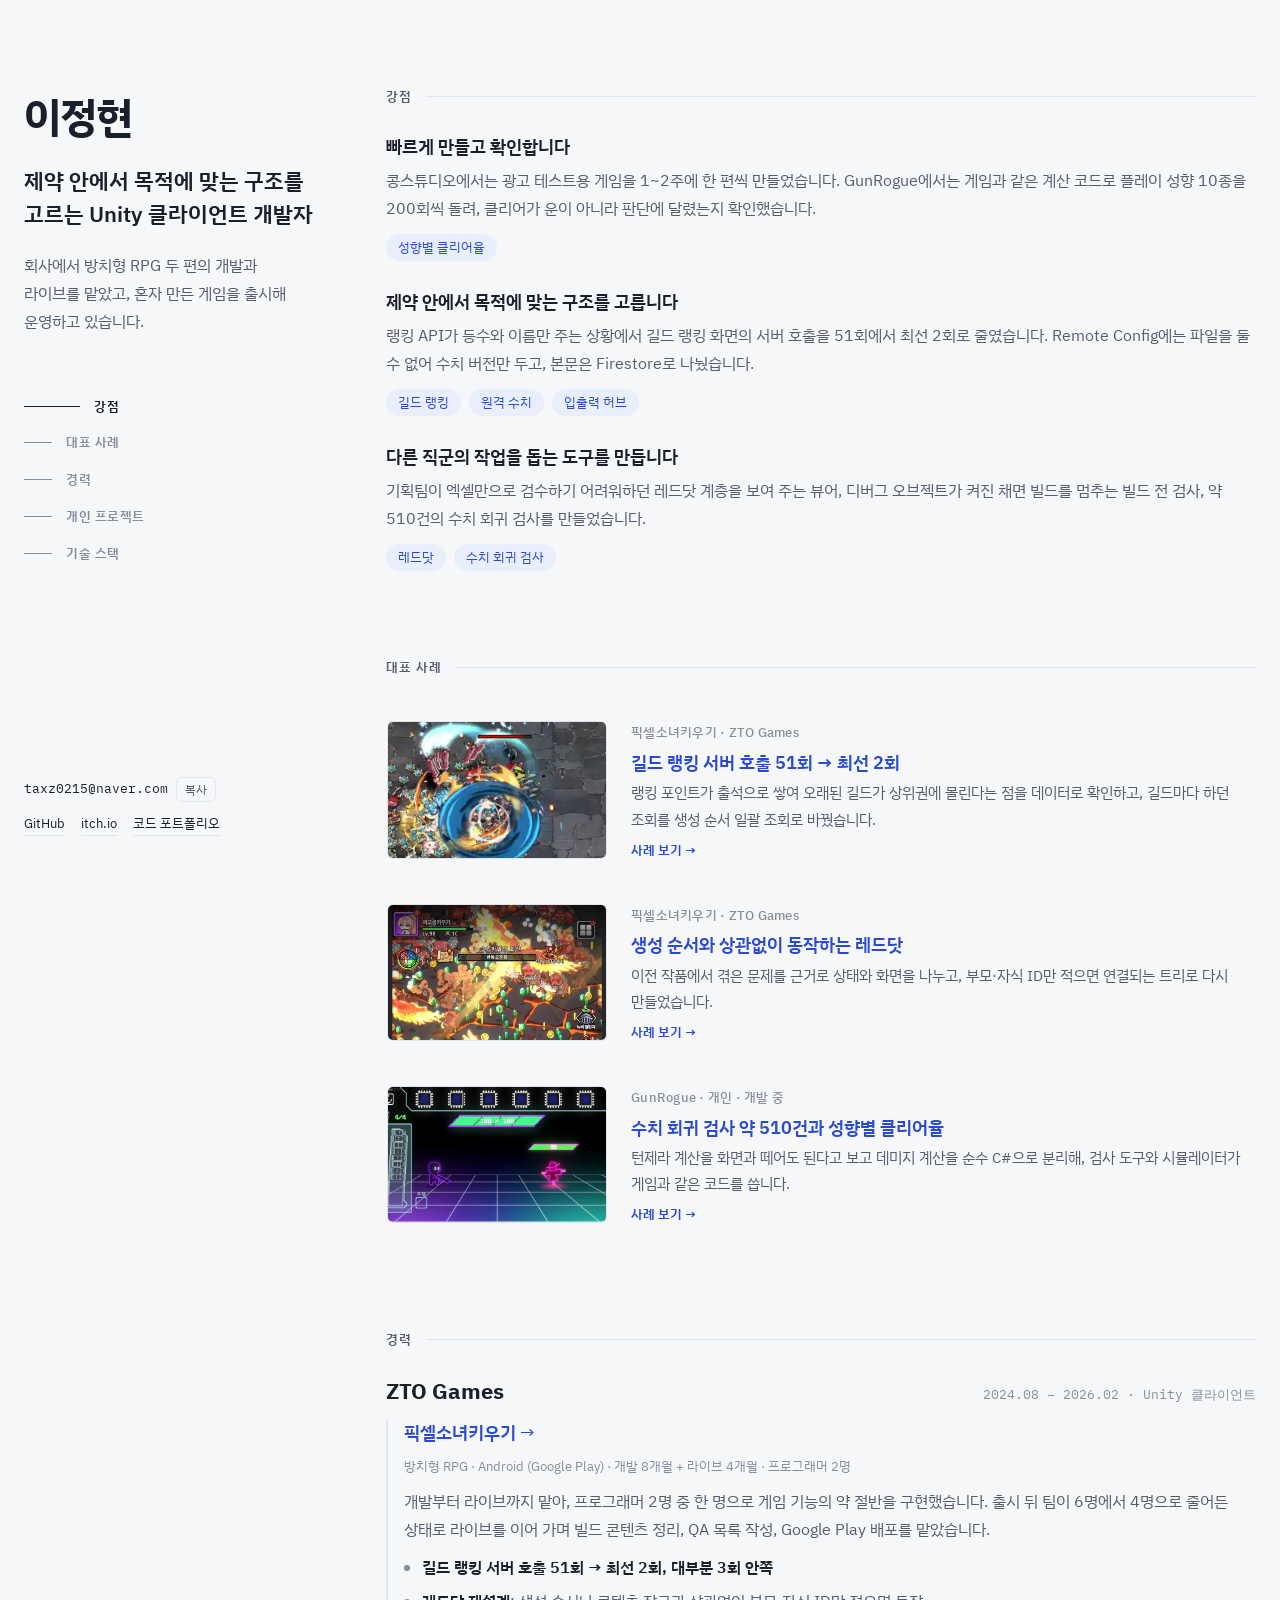
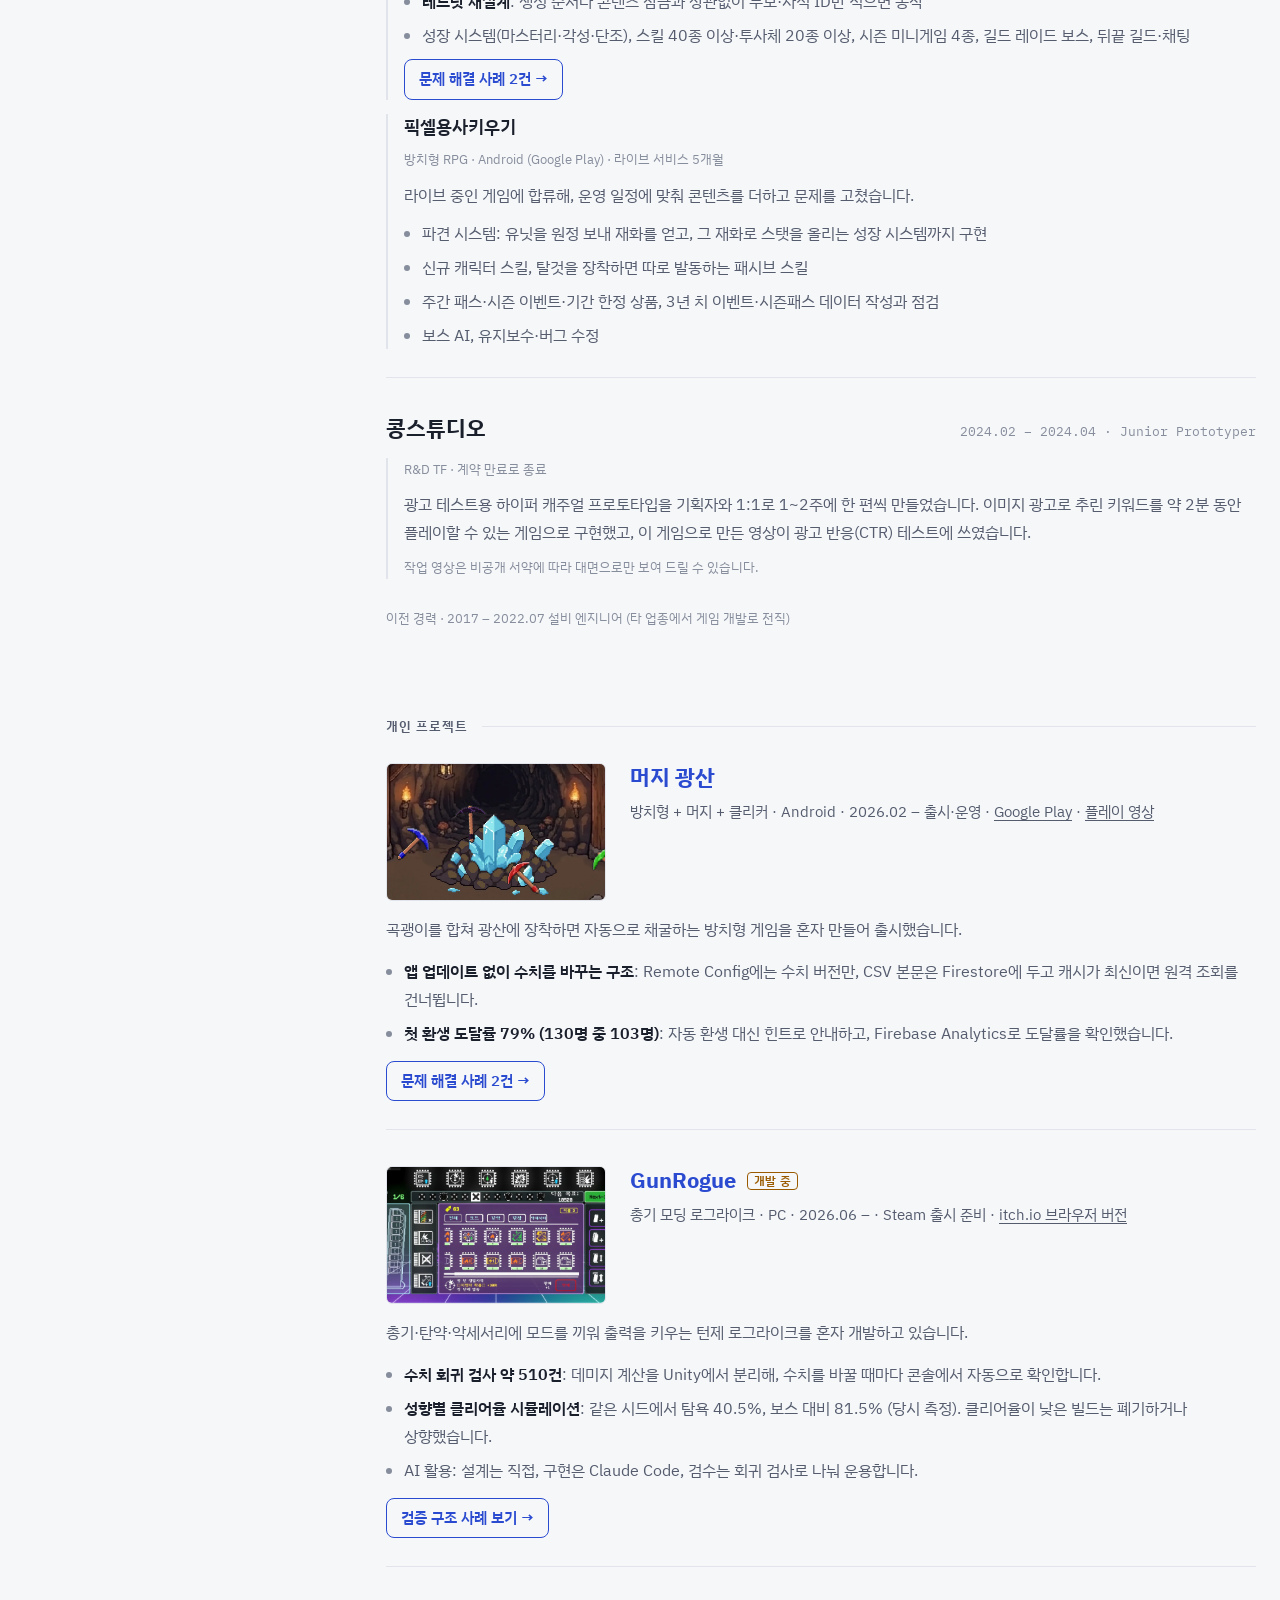
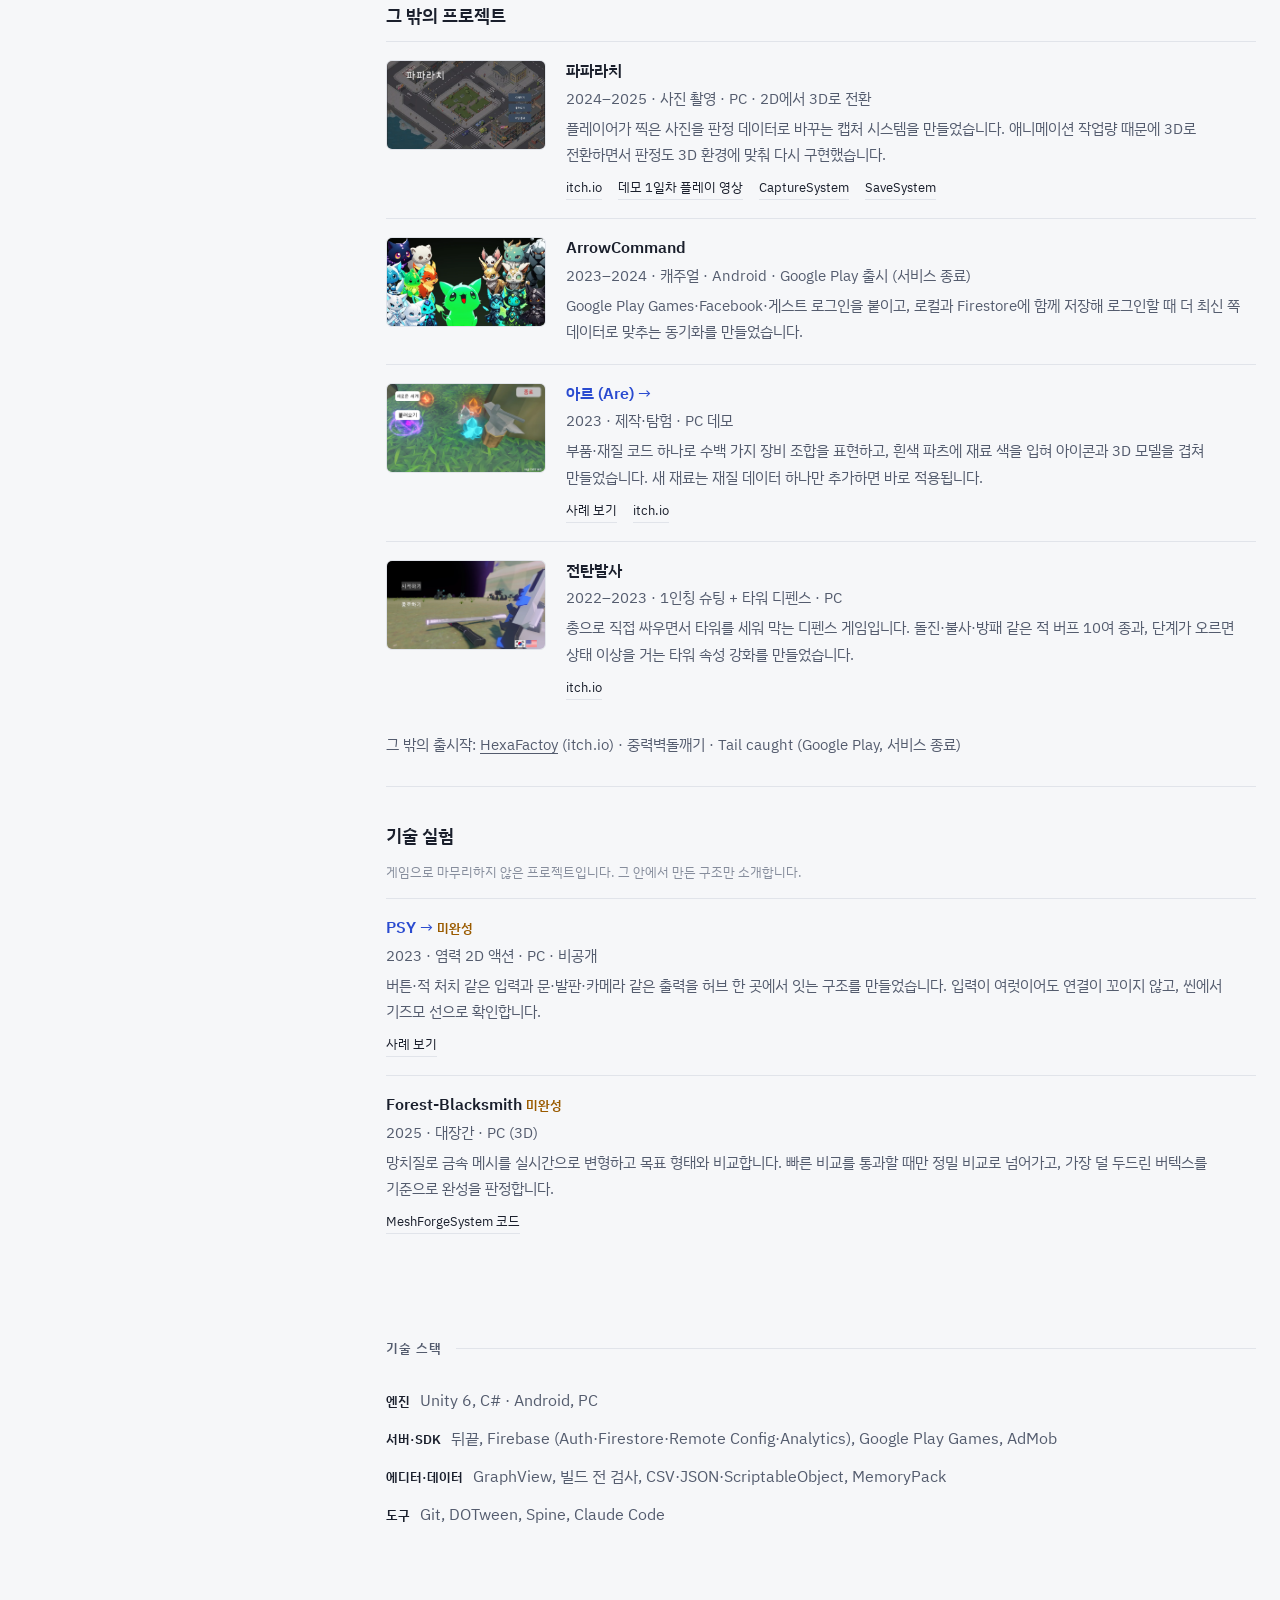
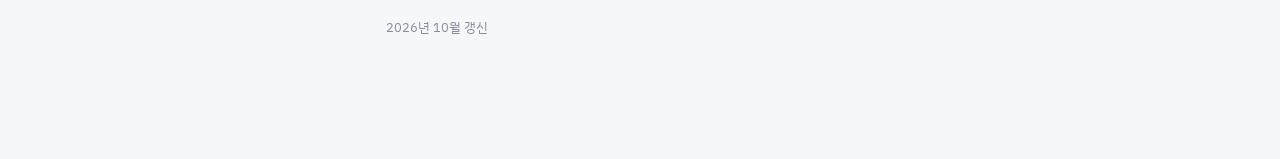
==== commit aa6b73ee: "feat: 파파라치 데모 플레이 영상 링크 추가 Co-Authored-By: Claude Opus 5.5 <noreply@anthropic.com>" ====
--- a/index.html
+++ b/index.html
@@ -200,6 +200,7 @@
                 <p>플레이어가 찍은 사진을 판정 데이터로 바꾸는 캡처 시스템을 만들었습니다. 애니메이션 작업량 때문에 3D로 전환하면서 판정도 3D 환경에 맞춰 다시 구현했습니다.</p>
                 <div class="links">
                   <a href="https://daltanyang0215.itch.io/paparazzi" target="_blank" rel="noopener">itch.io</a>
+                  <a href="https://www.youtube.com/watch?v=f75rB4DipHE" target="_blank" rel="noopener">데모 1일차 플레이 영상</a>
                   <a href="https://github.com/Daltanyang0215/unity-portfolio/tree/master/CaptureSystem" target="_blank" rel="noopener">CaptureSystem</a>
                   <a href="https://github.com/Daltanyang0215/unity-portfolio/tree/master/SaveSystem" target="_blank" rel="noopener">SaveSystem</a>
                 </div>
